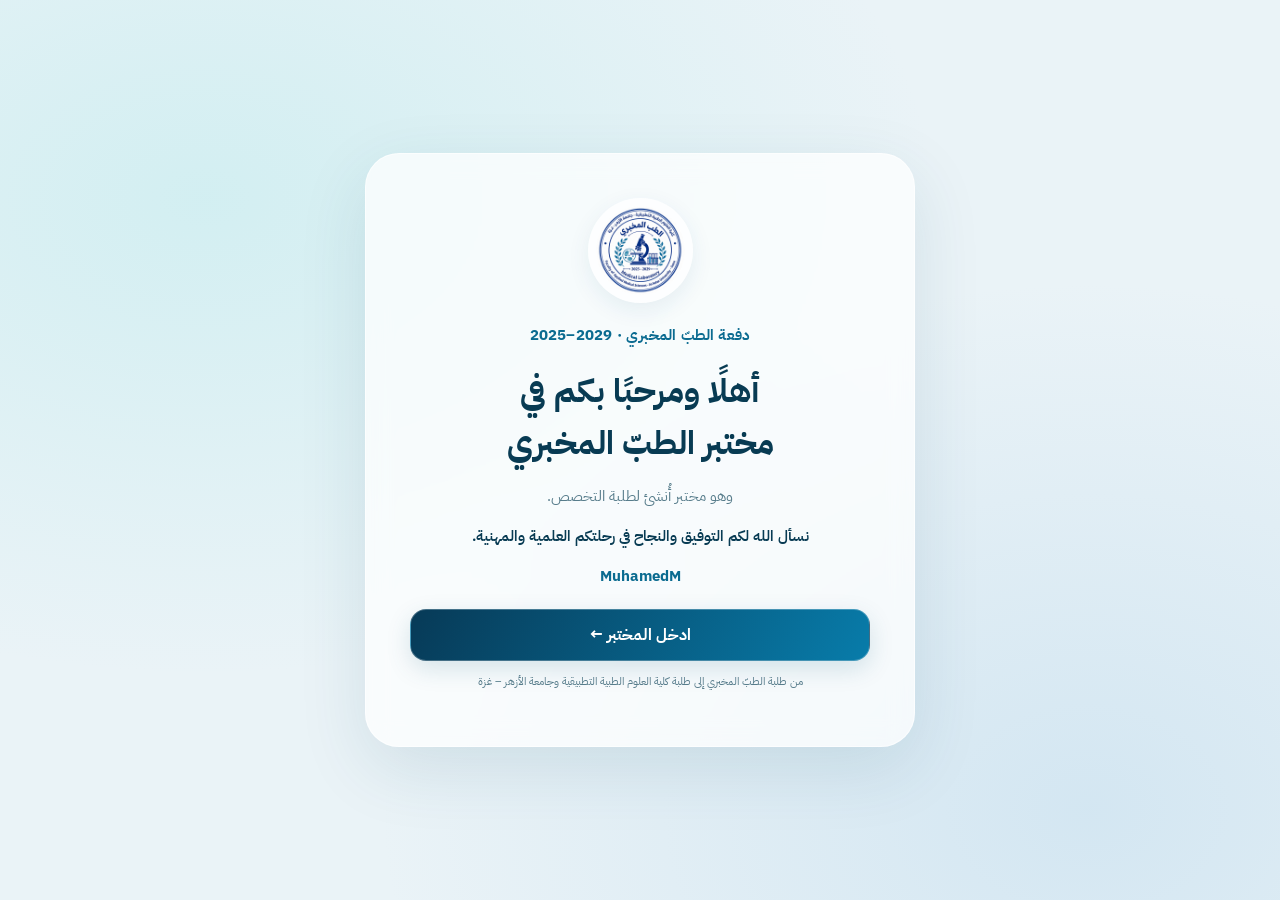
==== index.html @ 12de5dad "Add files via upload" ====
<!DOCTYPE html><html lang="ar" dir="rtl"><head><meta charset="UTF-8"><meta name="viewport" content="width=device-width,initial-scale=1"><meta name="theme-color" content="#06364A"><title>مختبر الطبّ المخبري | Medical Laboratory</title><style>
@font-face{font-family:'IBM Plex GPA';src:url([data-uri]) format('truetype');font-style:normal;font-weight:400;font-display:swap;}@font-face{font-family:'IBM Plex GPA';src:url([data-uri]) format('truetype');font-style:normal;font-weight:400;font-display:swap;unicode-range:U+0600-06FF,U+0750-077F,U+08A0-08FF,U+FB50-FDFF,U+FE70-FEFF,U+200C-200F;}@font-face{font-family:'IBM Plex GPA';src:url([data-uri]) format('truetype');font-style:normal;font-weight:500;font-display:swap;}@font-face{font-family:'IBM Plex GPA';src:url([data-uri]) format('truetype');font-style:normal;font-weight:500;font-display:swap;unicode-range:U+0600-06FF,U+0750-077F,U+08A0-08FF,U+FB50-FDFF,U+FE70-FEFF,U+200C-200F;}@font-face{font-family:'IBM Plex GPA';src:url([data-uri]) format('truetype');font-style:normal;font-weight:600;font-display:swap;}@font-face{font-family:'IBM Plex GPA';src:url([data-uri]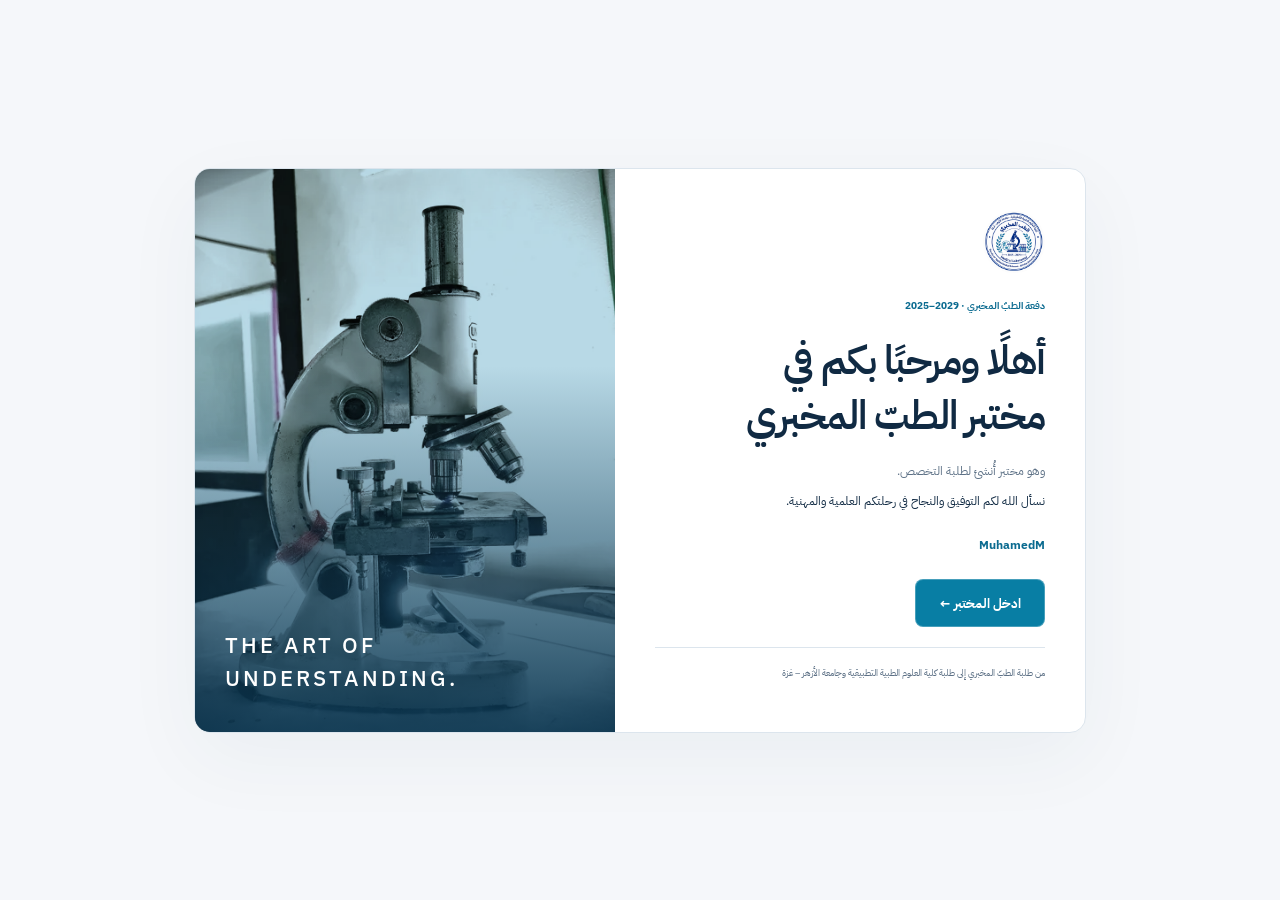
